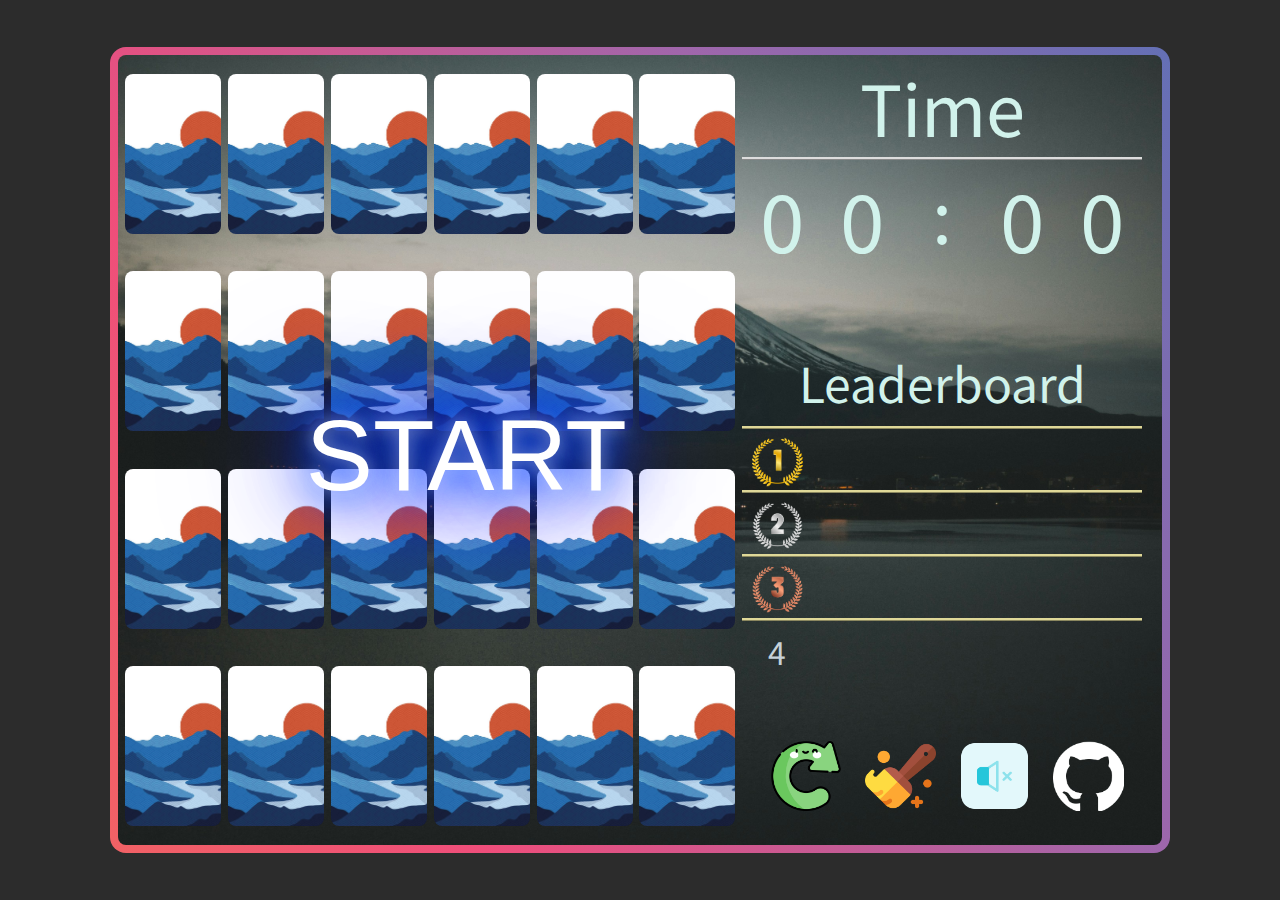
==== index.html @ a2763d1a "調整css單位" ====
<!DOCTYPE html>
<html lang="en">
  <head>
    <meta charset="UTF-8" />
    <meta name="viewport" content="width=device-width, initial-scale=1.0 minimum-scale=0.1" />
    <title>Matching Game</title>
    <link rel="stylesheet" href="style.css" />
    <script src="jquery-3.7.1.js"></script>
    <script src="script.js"></script>
  </head>
  <body>
    <div class="game_scene gradient-border">
      <div class="left_part">
        <div id="start_icon">START</div>
        <div id="finish_text_1"></div>
        <div id="finish_text_2"></div>
        <div class="row row0">
          <div class="card" id="0">
            <div class="front"></div>
            <div class="back"></div>
          </div>
          <div class="card" id="1">
            <div class="front"></div>
            <div class="back"></div>
          </div>
          <div class="card" id="2">
            <div class="front"></div>
            <div class="back"></div>
          </div>
          <div class="card" id="3">
            <div class="front"></div>
            <div class="back"></div>
          </div>
          <div class="card" id="4">
            <div class="front"></div>
            <div class="back"></div>
          </div>
          <div class="card" id="5">
            <div class="front"></div>
            <div class="back"></div>
          </div>
        </div>
        <div class="row row1">
          <div class="card" id="6">
            <div class="front"></div>
            <div class="back"></div>
          </div>
          <div class="card" id="7">
            <div class="front"></div>
            <div class="back"></div>
          </div>
          <div class="card" id="8">
            <div class="front"></div>
            <div class="back"></div>
          </div>
          <div class="card" id="9">
            <div class="front"></div>
            <div class="back"></div>
          </div>
          <div class="card" id="10">
            <div class="front"></div>
            <div class="back"></div>
          </div>
          <div class="card" id="11">
            <div class="front"></div>
            <div class="back"></div>
          </div>
        </div>
        <div class="row row2">
          <div class="card" id="12">
            <div class="front"></div>
            <div class="back"></div>
          </div>
          <div class="card" id="13">
            <div class="front"></div>
            <div class="back"></div>
          </div>
          <div class="card" id="14">
            <div class="front"></div>
            <div class="back"></div>
          </div>
          <div class="card" id="15">
            <div class="front"></div>
            <div class="back"></div>
          </div>
          <div class="card" id="16">
            <div class="front"></div>
            <div class="back"></div>
          </div>
          <div class="card" id="17">
            <div class="front"></div>
            <div class="back"></div>
          </div>
        </div>
        <div class="row row3">
          <div class="card" id="18">
            <div class="front"></div>
            <div class="back"></div>
          </div>
          <div class="card" id="19">
            <div class="front"></div>
            <div class="back"></div>
          </div>
          <div class="card" id="20">
            <div class="front"></div>
            <div class="back"></div>
          </div>
          <div class="card" id="21">
            <div class="front"></div>
            <div class="back"></div>
          </div>
          <div class="card" id="22">
            <div class="front"></div>
            <div class="back"></div>
          </div>
          <div class="card" id="23">
            <div class="front"></div>
            <div class="back"></div>
          </div>
        </div>
      </div>
      <div class="right_part">
        <!-- ====碼表(stopwatch)==== -->
        <div id="stopwatch">
          <div id="stopwatch_text">Time</div>
          <p id="stopwatch_time">
            <span id="minutes_tens">0</span>
            <span id="minutes_units">0</span>
            <span id="colon">:</span>
            <span id="seconds_tens">0</span>
            <span id="seconds_units">0</span>
          </p>
        </div>
        <!-- ====碼表(stopwatch)==== -->

        <!-- ====遊戲紀錄排行 leaderboard==== -->
        <div id="leaderboard">
          <div id="leaderboard_title">Leaderboard</div>
          <div id="leaderboard_rows">
            <div class="board_row">
              <div class="medal"><img class="medal_img" src="./img/gold_medal.png" alt="gold_medal"></div>
              <div class="score" id="score_0"></div>
            </div>
            <div class="board_row">
              <div class="medal"><img class="medal_img" src="./img/silver_medal.png" alt="silver_medal"></div>
              <div class="score" id="score_1"></div>
            </div>
            <div class="board_row">
              <div class="medal"><img class="medal_img" src="./img/bronze_medal.png" alt="bronze_medal"></div>
              <div class="score" id="score_2"></div>
            </div>
            <div class="board_row">
              <div id="number_for_score">4</div>
              <div class="score" id="score_3"></div>
            </div>
          </div>
        </div>
        <!-- ====遊戲紀錄排行 leaderboard==== -->

        <!-- ====控制面板==== -->
        <div id="control_panel">
          <div class="icon" id="restart_icon">
            <img class="icon_img" src="./img/restart.png" alt="restart" />
          </div>
          <div class="icon" id="broom_icon">
            <img class="icon_img" src="./img/broom.png" alt="broom" />
          </div>
          <div class="icon" id="bgm_switch_icon">
            <img
              class="icon_img"
              id="bgm_switch_img"
              src="./img/bgm_switch_1.png"
              alt="bgm_switch"
            />
          </div>
          <audio id="audio" src="./bgm/bgm.mp3" loop></audio>
          <a
            class="icon"
            id="github_icon"
            href="https://github.com/whj86/MatchingGame"
            target="_blank"
          >
            <img
              class="icon_img"
              src="./img/github.png"
              alt="github"
              style="border: 0"
            />
          </a>
        </div>
        <!-- ====控制面板==== -->
      </div>
    </div>

    <!-- ====遊戲結束提示框==== -->
    <div class="popup-wrap" id="letmeopen">
      <div class="popup-box transform-out">
        <h2 id="endGamePopUpTitle">Complete！</h2>
        <h3 id="endGamePopUpText"></h3>
        <a class="close-btn popup-close" href="#">x</a>
      </div>
    </div>
    <!-- ====遊戲結束提示框==== -->
  </body>
</html>
---- style.css ----
/* * {
  border: 2px solid orange;
} */

/* Google Fonts: Noto Sans TC */
@import url("https://fonts.googleapis.com/css2?family=Noto+Sans+TC:wght@100..900&family=Roboto+Mono:ital,wght@0,100..700;1,100..700&family=Source+Code+Pro:ital,wght@0,200..900;1,200..900&display=swap");

* {
  font-family: "Noto Sans TC", sans-serif;
  font-optical-sizing: auto;
  font-style: normal;
}
/* Google Fonts: Noto Sans TC */

body {
  display: flex;
  background-color: #2c2c2c;
  justify-content: center;
  align-items: center;
  height: 100vh;
  margin: 0;
}

.game_scene {
  display: flex;
  width: 80vw;
  padding-right: 1.5%;
  background-image: url(./img/background_img.jpg);
  background-size: cover;
}

.left_part {
  flex: 10;
  display: flex;
  flex-direction: column;
  justify-content: space-evenly;
  position: relative;
}

.right_part {
  flex: 2;
  display: flex;
  flex-direction: column;
  justify-content: space-between;
  margin-bottom: 3.3%;
  position: relative;
}

@media screen and (max-width: 1215px) {
  .right_part{
      display: none;
  }
}

@media screen and (max-width: 723px) {
  .left_part{
      display: none;
  }
  .right_part{
    display: flex;
    overflow: hidden;
  }
}

.row {
  display: flex;
  justify-content: space-evenly;
  margin-top: 3%;
  margin-bottom: 3%;
}

.card {
  display: grid;
  transform-style: preserve-3d;
}

.card > .front,
.card > .back {
  grid-area: 1 / 1 / 2 / 2;
  height: 10em;
  width: 6em;
  border-radius: 0.5em;
}

.card:hover {
  cursor: pointer;
}

.front {
  background-size: cover;
  backface-visibility: hidden;
  transform: rotateY(180deg);
}

.back {
  background-image: url(img/cardBack.jpg);
  background-size: cover;
  backface-visibility: hidden;
}

.flipped {
  transform: rotateY(180deg);
  transition: 0.5s ease;
  box-shadow: 0 0 20px yellow;
}

.hidden {
  transform: rotateY(180deg);
  transition: 0.5s ease;
  visibility: hidden;
}

/* ====碼表==== */
#stopwatch {
  width: 100%;
  overflow: hidden;
}

#stopwatch_text {
  font-size: 4.4em;
  text-align: center;
  color: #d1f2eb;
  border-bottom: 0.2rem ridge #ddd;
  cursor: default;
}

#stopwatch_time {
  display: flex;
  justify-content: space-evenly;
  margin-top: 0;
}

#minutes_units,
#minutes_tens,
#seconds_units,
#seconds_tens {
  width: 5rem;
  font-size: 5rem;
  color: #d1f2eb;
  text-align: center;
  cursor: default;
}

#colon {
  width: 5rem;
  font-size: 4.5rem;
  text-align: center;
  color: #d1f2eb;
  cursor: default;
}
/* ====碼表==== */

/* ====遊戲結束框==== */
.popup-wrap {
  width: 100%;
  height: 100%;
  display: none;
  position: fixed;
  top: 0;
  left: 0;
  content: "";
  background: rgba(0, 0, 0, 0.85);
}

.popup-box {
  width: 50%;
  padding: 3% 5%;
  transform: translate(-50%, -50%) scale(0.5);
  position: absolute;
  top: 50%;
  left: 50%;
  box-shadow: 0px 2px 16px rgba(0, 0, 0, 0.5);
  border-radius: 2em;
  background: #fffde0;
  text-align: center;
  overflow: hidden;
}

#endGamePopUpTitle {
  font-size: 5em;
  color: #e9c46a;
}

#endGamePopUpText {
  font-size: 4.5em;
  color: #888;
}

.close-btn {
  width: 2em;
  height: 2em;
  display: inline-block;
  position: absolute;
  top: 0.5em;
  right: 0.5em;
  border-radius: 100%;
  background: #aaa;
  font-weight: bold;
  text-decoration: none;
  color: #fff;
  line-height: 1.8em;
  font-size: 2.3em;
}

.transform-in,
.transform-out {
  display: block;
  -webkit-transition: all ease 0.5s;
  transition: all ease 0.5s;
}

.transform-in {
  -webkit-transform: translate(-50%, -50%) scale(1);
  transform: translate(-50%, -50%) scale(1);
}

.transform-out {
  -webkit-transform: translate(-50%, -50%) scale(0.5);
  transform: translate(-50%, -50%) scale(0.5);
}
/* ====遊戲結束框==== */

/* ====漸層邊框gradient border==== */
.gradient-border {
  --borderWidth: 0.5rem;
  position: relative;
  border-radius: var(--borderWidth);
}
.gradient-border:after {
  content: "";
  position: absolute;
  top: calc(-1 * var(--borderWidth));
  left: calc(-1 * var(--borderWidth));
  height: calc(100% + var(--borderWidth) * 2);
  width: calc(100% + var(--borderWidth) * 2);
  background: linear-gradient(
    60deg,
    #f79533,
    #f37055,
    #ef4e7b,
    #a166ab,
    #5073b8,
    #1098ad,
    #07b39b,
    #6fba82
  );
  border-radius: calc(2 * var(--borderWidth));
  z-index: -1;
  animation: animatedgradient 5s ease alternate infinite;
  background-size: 300% 300%;
}

@keyframes animatedgradient {
  0% {
    background-position: 0% 50%;
  }
  50% {
    background-position: 100% 50%;
  }
  100% {
    background-position: 0% 50%;
  }
}
/* ====漸層邊框gradient border==== */

/* ====遊戲分數排行榜 leaderboard==== */
/* 包住整個排行榜 */
#leaderboard {
  overflow: hidden;
  display: flex;
  flex-direction: column;
  cursor: default;
}

/* 排行榜title */
#leaderboard_title {
  text-align: center;
  font-size: 3em;
  padding-bottom: 0.2em;
  color: #d1f2eb;
  position: relative;
}

/* 包含所有的board_row */
#leaderboard_rows {
  position: relative;
  display: flex;
  flex-direction: column;
}

/* 各名次列 */
.board_row {
  height: 2em;
  font-size: 1.9em;
  position: relative;
  border-top: 0.1em ridge #dfd898;
}

/* 名次時間的共同設定 */
.score {
  display: flex;
  align-items: center;
  height: 100%;
  position: absolute;
  left: 75%;
}

/* 設定各名次時間顏色 */
#score_0 {
  color: #f3cd4b;
}

#score_1 {
  color: #c6d1d8;
}

#score_2 {
  color: #f5a77e;
}

#score_3 {
  color: #d1f2eb;
}

/* medal容器大小 */
.medal {
  position: absolute;
  top: 8px;
  left: 10px;
}

/* medal圖示大小 */
.medal_img {
  width: 1.65em;
  height: 1.65em;
  object-fit: cover;
}

/* 沒medal的就用數字 */
#number_for_score {
  position: absolute;
  top: 0.25em;
  left: 0.8em;
  color: #c6d1d8;
  font-size: 1.05em;
}
/* ====遊戲分數排行榜 leaderboard==== */

/* ====控制面板==== */
/* icon: 掃把(清空分數排行榜) */
/* icon: 重新開始restart(直接開新的一局) */
#control_panel {
  display: flex;
  justify-content: space-evenly;
}

/* icon容器div大小 */
.icon {
  position: relative;
  transform: translate(5px, 5px);
  transition: 0.5s;
}

/* icon圖示大小 */
.icon_img {
  width: 4.4em;
  height: 4.4em;
  object-fit: cover;
}

/* icon hover樣式變化 */
.icon:hover {
  cursor: pointer;
  transform: translate(-5px, -5px);
  transition: 0.5s;
}

/* icon hover 氣泡提示框 */
.icon:hover::before {
  position: absolute;
  top: -3.5em;
  color: #d1f2eb;
  font-size: 1.3em;
  padding: 0.4em;
}

/* 重新開始restart hover 氣泡提示框文字 */
#restart_icon:hover::before {
  content: "New Game";
}

/* 掃把broom hover 氣泡提示框文字 */
#broom_icon:hover::before {
  content: "Clear Leaderboard";
  left: -0.5em;
}

/* 背景音樂 bgm switch icon hover 氣泡提示框文字 */
#bgm_switch_icon:hover::before {
  content: "Music Switch";
}

/* github icon hover 氣泡提示框文字 */
#github_icon:hover::before {
  content: "GitHub";
  left: -0.26em;
  top: -2em;
}
/* ====控制面板==== */

/* ====start icon==== */
#start_icon {
  width: 2.1em;
  height: 1em;
  position: absolute;
  z-index: 999;
  left: 38%;
  display: flex;
  justify-content: center;
  align-items: center;
  padding: 0.05em;

  /* 霓虹字 */
  transform: translate(0px, 5px);
  transition: 0.5s;
  color: #fff;
	font-size: 6.3em;
	font-family: 'Jura', sans-serif;
	text-shadow: 
		-0.2rem -0.2rem 1rem rgba(255, 255, 255, 0.251),
		0.2rem 0.2rem 1rem rgba(255, 255, 255, 0.251),
		0 0 2rem #04f,
		0 0 4rem #04f,
		0 0 6rem #04f,
		0 0 8rem #04f,
		0 0 10rem #04f;
}

#start_icon:hover {
  cursor: pointer;
  transform: translate(0px, -5px);
  transition: 0.5s;
}
/* ====start icon==== */

/* ====禁止點擊click==== */
.disabled {
  pointer-events: none;
  cursor: not-allowed;
}
/* ====禁止點擊click==== */

/* finish text */
#finish_text_1 {
  position: absolute;
  top: 40%;
  left: 40%;
  font-size: 2.5em;
  color: #d1f2eb;
}
#finish_text_2 {
  position: absolute;
  top: 50%;
  left: 18%;
  font-size: 1.9em;
  color: #d1f2eb;
}
/* finish text */
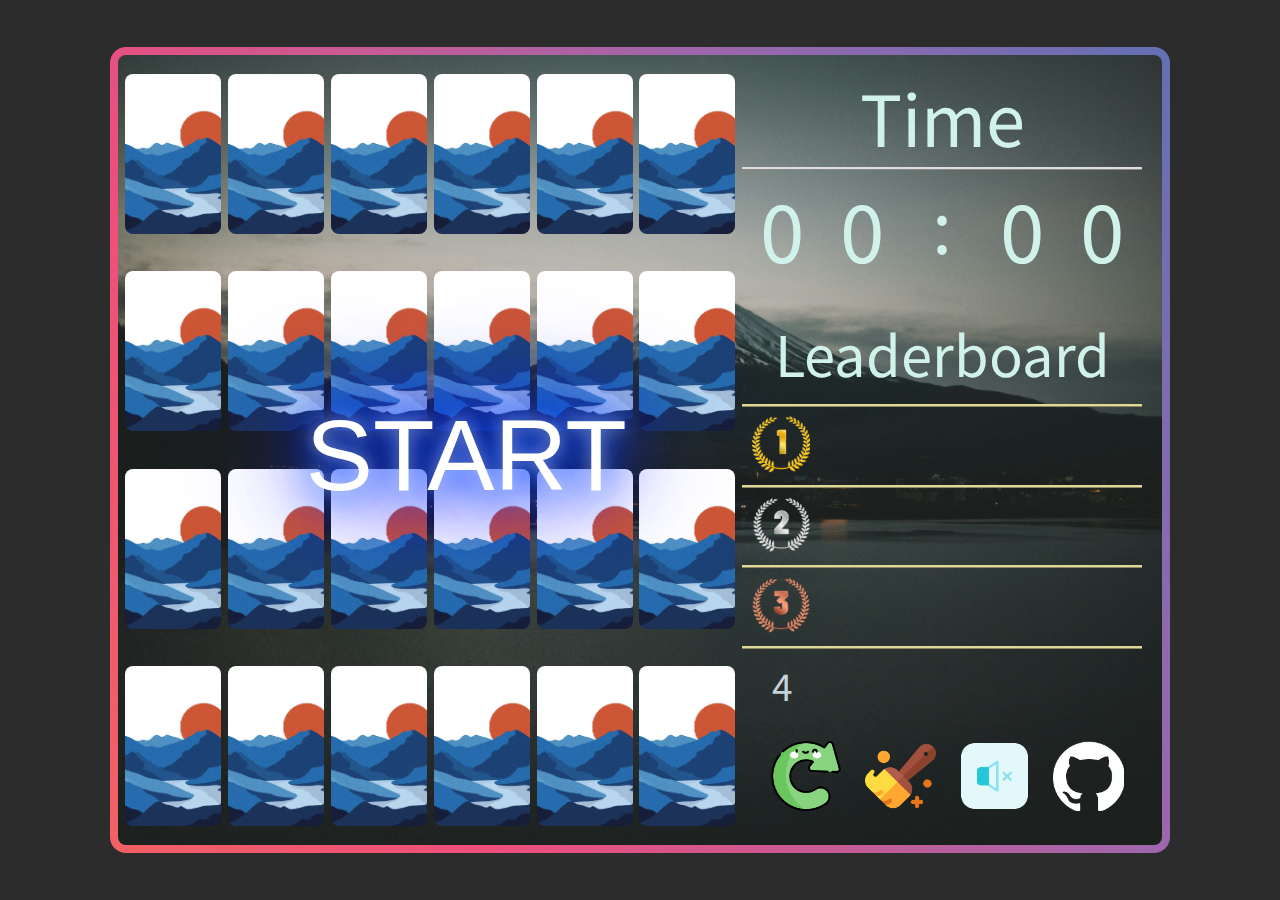
==== commit 77cdf6b0: "1. 微調文字大小 2. 換音樂" ====
--- a/index.html
+++ b/index.html
@@ -2,7 +2,10 @@
 <html lang="en">
   <head>
     <meta charset="UTF-8" />
-    <meta name="viewport" content="width=device-width, initial-scale=1.0 minimum-scale=0.1" />
+    <meta
+      name="viewport"
+      content="width=device-width, initial-scale=1.0 minimum-scale=0.1"
+    />
     <title>Matching Game</title>
     <link rel="stylesheet" href="style.css" />
     <script src="jquery-3.7.1.js"></script>
@@ -138,15 +141,33 @@
           <div id="leaderboard_title">Leaderboard</div>
           <div id="leaderboard_rows">
             <div class="board_row">
-              <div class="medal"><img class="medal_img" src="./img/gold_medal.png" alt="gold_medal"></div>
+              <div class="medal">
+                <img
+                  class="medal_img"
+                  src="./img/gold_medal.png"
+                  alt="gold_medal"
+                />
+              </div>
               <div class="score" id="score_0"></div>
             </div>
             <div class="board_row">
-              <div class="medal"><img class="medal_img" src="./img/silver_medal.png" alt="silver_medal"></div>
+              <div class="medal">
+                <img
+                  class="medal_img"
+                  src="./img/silver_medal.png"
+                  alt="silver_medal"
+                />
+              </div>
               <div class="score" id="score_1"></div>
             </div>
             <div class="board_row">
-              <div class="medal"><img class="medal_img" src="./img/bronze_medal.png" alt="bronze_medal"></div>
+              <div class="medal">
+                <img
+                  class="medal_img"
+                  src="./img/bronze_medal.png"
+                  alt="bronze_medal"
+                />
+              </div>
               <div class="score" id="score_2"></div>
             </div>
             <div class="board_row">
@@ -173,7 +194,7 @@
               alt="bgm_switch"
             />
           </div>
-          <audio id="audio" src="./bgm/bgm.mp3" loop></audio>
+          <audio id="audio" src="./bgm/color.mp3" loop></audio>
           <a
             class="icon"
             id="github_icon"
--- a/style.css
+++ b/style.css
@@ -42,21 +42,22 @@
   display: flex;
   flex-direction: column;
   justify-content: space-between;
+  margin-top: 1%;
   margin-bottom: 3.3%;
   position: relative;
 }
 
 @media screen and (max-width: 1215px) {
-  .right_part{
-      display: none;
+  .right_part {
+    display: none;
   }
 }
 
 @media screen and (max-width: 723px) {
-  .left_part{
-      display: none;
-  }
-  .right_part{
+  .left_part {
+    display: none;
+  }
+  .right_part {
     display: flex;
     overflow: hidden;
   }
@@ -275,7 +276,7 @@
 /* 排行榜title */
 #leaderboard_title {
   text-align: center;
-  font-size: 3em;
+  font-size: 3.5em;
   padding-bottom: 0.2em;
   color: #d1f2eb;
   position: relative;
@@ -290,8 +291,8 @@
 
 /* 各名次列 */
 .board_row {
-  height: 2em;
-  font-size: 1.9em;
+  height: 2.2em;
+  font-size: 2.2em;
   position: relative;
   border-top: 0.1em ridge #dfd898;
 }
@@ -424,16 +425,11 @@
   transform: translate(0px, 5px);
   transition: 0.5s;
   color: #fff;
-	font-size: 6.3em;
-	font-family: 'Jura', sans-serif;
-	text-shadow: 
-		-0.2rem -0.2rem 1rem rgba(255, 255, 255, 0.251),
-		0.2rem 0.2rem 1rem rgba(255, 255, 255, 0.251),
-		0 0 2rem #04f,
-		0 0 4rem #04f,
-		0 0 6rem #04f,
-		0 0 8rem #04f,
-		0 0 10rem #04f;
+  font-size: 6.3em;
+  font-family: "Jura", sans-serif;
+  text-shadow: -0.2rem -0.2rem 1rem rgba(255, 255, 255, 0.251),
+    0.2rem 0.2rem 1rem rgba(255, 255, 255, 0.251), 0 0 2rem #04f, 0 0 4rem #04f,
+    0 0 6rem #04f, 0 0 8rem #04f, 0 0 10rem #04f;
 }
 
 #start_icon:hover {
@@ -461,8 +457,9 @@
 #finish_text_2 {
   position: absolute;
   top: 50%;
-  left: 18%;
-  font-size: 1.9em;
+  left: 23%;
+  right: 10%;
+  font-size: 2em;
   color: #d1f2eb;
 }
 /* finish text */
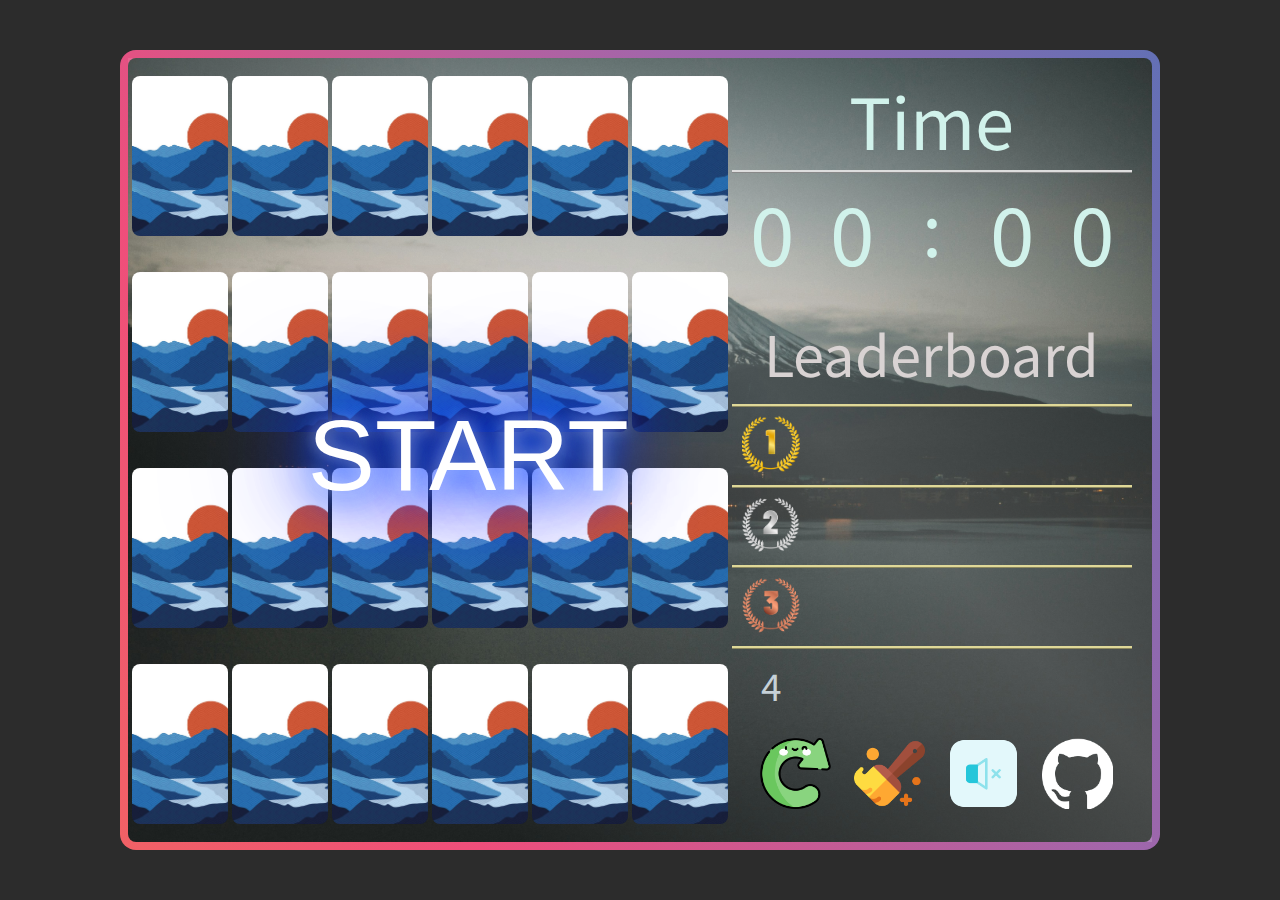
==== commit 57a09235: "增加光影掠過特效" ====
--- a/index.html
+++ b/index.html
@@ -6,210 +6,221 @@
       name="viewport"
       content="width=device-width, initial-scale=1.0 minimum-scale=0.1"
     />
+    <meta
+      name="description"
+      content="A memory matching game created by HongJun."
+    />
+    <meta property="og:image" content="./img/ogimg.png" />
     <title>Matching Game</title>
+    <link rel="icon" href="./img/favicon-16x16.ico" />
     <link rel="stylesheet" href="style.css" />
     <script src="jquery-3.7.1.js"></script>
     <script src="script.js"></script>
   </head>
   <body>
-    <div class="game_scene gradient-border">
-      <div class="left_part">
-        <div id="start_icon">START</div>
-        <div id="finish_text_1"></div>
-        <div id="finish_text_2"></div>
-        <div class="row row0">
-          <div class="card" id="0">
-            <div class="front"></div>
-            <div class="back"></div>
+    <div class="gradient-border">
+      <div id="wrapper">
+        <div id="flash"></div>
+        <div class="game_scene">
+          <div class="left_part">
+            <div id="start_icon">START</div>
+            <div id="finish_text_1"></div>
+            <div id="finish_text_2"></div>
+            <div class="row row0">
+              <div class="card" id="0">
+                <div class="front"></div>
+                <div class="back"></div>
+              </div>
+              <div class="card" id="1">
+                <div class="front"></div>
+                <div class="back"></div>
+              </div>
+              <div class="card" id="2">
+                <div class="front"></div>
+                <div class="back"></div>
+              </div>
+              <div class="card" id="3">
+                <div class="front"></div>
+                <div class="back"></div>
+              </div>
+              <div class="card" id="4">
+                <div class="front"></div>
+                <div class="back"></div>
+              </div>
+              <div class="card" id="5">
+                <div class="front"></div>
+                <div class="back"></div>
+              </div>
+            </div>
+            <div class="row row1">
+              <div class="card" id="6">
+                <div class="front"></div>
+                <div class="back"></div>
+              </div>
+              <div class="card" id="7">
+                <div class="front"></div>
+                <div class="back"></div>
+              </div>
+              <div class="card" id="8">
+                <div class="front"></div>
+                <div class="back"></div>
+              </div>
+              <div class="card" id="9">
+                <div class="front"></div>
+                <div class="back"></div>
+              </div>
+              <div class="card" id="10">
+                <div class="front"></div>
+                <div class="back"></div>
+              </div>
+              <div class="card" id="11">
+                <div class="front"></div>
+                <div class="back"></div>
+              </div>
+            </div>
+            <div class="row row2">
+              <div class="card" id="12">
+                <div class="front"></div>
+                <div class="back"></div>
+              </div>
+              <div class="card" id="13">
+                <div class="front"></div>
+                <div class="back"></div>
+              </div>
+              <div class="card" id="14">
+                <div class="front"></div>
+                <div class="back"></div>
+              </div>
+              <div class="card" id="15">
+                <div class="front"></div>
+                <div class="back"></div>
+              </div>
+              <div class="card" id="16">
+                <div class="front"></div>
+                <div class="back"></div>
+              </div>
+              <div class="card" id="17">
+                <div class="front"></div>
+                <div class="back"></div>
+              </div>
+            </div>
+            <div class="row row3">
+              <div class="card" id="18">
+                <div class="front"></div>
+                <div class="back"></div>
+              </div>
+              <div class="card" id="19">
+                <div class="front"></div>
+                <div class="back"></div>
+              </div>
+              <div class="card" id="20">
+                <div class="front"></div>
+                <div class="back"></div>
+              </div>
+              <div class="card" id="21">
+                <div class="front"></div>
+                <div class="back"></div>
+              </div>
+              <div class="card" id="22">
+                <div class="front"></div>
+                <div class="back"></div>
+              </div>
+              <div class="card" id="23">
+                <div class="front"></div>
+                <div class="back"></div>
+              </div>
+            </div>
           </div>
-          <div class="card" id="1">
-            <div class="front"></div>
-            <div class="back"></div>
-          </div>
-          <div class="card" id="2">
-            <div class="front"></div>
-            <div class="back"></div>
-          </div>
-          <div class="card" id="3">
-            <div class="front"></div>
-            <div class="back"></div>
-          </div>
-          <div class="card" id="4">
-            <div class="front"></div>
-            <div class="back"></div>
-          </div>
-          <div class="card" id="5">
-            <div class="front"></div>
-            <div class="back"></div>
+          <div class="right_part">
+            <!-- ====碼表(stopwatch)==== -->
+            <div id="stopwatch">
+              <div id="stopwatch_text">Time</div>
+              <p id="stopwatch_time">
+                <span id="minutes_tens">0</span>
+                <span id="minutes_units">0</span>
+                <span id="colon">:</span>
+                <span id="seconds_tens">0</span>
+                <span id="seconds_units">0</span>
+              </p>
+            </div>
+            <!-- ====碼表(stopwatch)==== -->
+
+            <!-- ====遊戲紀錄排行 leaderboard==== -->
+            <div id="leaderboard">
+              <div id="leaderboard_title">Leaderboard</div>
+              <div id="leaderboard_rows">
+                <div class="board_row">
+                  <div class="medal">
+                    <img
+                      class="medal_img"
+                      src="./img/gold_medal.png"
+                      alt="gold_medal"
+                    />
+                  </div>
+                  <div class="score" id="score_0"></div>
+                </div>
+                <div class="board_row">
+                  <div class="medal">
+                    <img
+                      class="medal_img"
+                      src="./img/silver_medal.png"
+                      alt="silver_medal"
+                    />
+                  </div>
+                  <div class="score" id="score_1"></div>
+                </div>
+                <div class="board_row">
+                  <div class="medal">
+                    <img
+                      class="medal_img"
+                      src="./img/bronze_medal.png"
+                      alt="bronze_medal"
+                    />
+                  </div>
+                  <div class="score" id="score_2"></div>
+                </div>
+                <div class="board_row">
+                  <div id="number_for_score">4</div>
+                  <div class="score" id="score_3"></div>
+                </div>
+              </div>
+            </div>
+            <!-- ====遊戲紀錄排行 leaderboard==== -->
+
+            <!-- ====控制面板==== -->
+            <div id="control_panel">
+              <div class="icon" id="restart_icon">
+                <img class="icon_img" src="./img/restart.png" alt="restart" />
+              </div>
+              <div class="icon" id="broom_icon">
+                <img class="icon_img" src="./img/broom.png" alt="broom" />
+              </div>
+              <div class="icon" id="bgm_switch_icon">
+                <img
+                  class="icon_img"
+                  id="bgm_switch_img"
+                  src="./img/bgm_switch_1.png"
+                  alt="bgm_switch"
+                />
+              </div>
+              <audio id="audio" src="./bgm/color.mp3" loop></audio>
+              <a
+                class="icon"
+                id="github_icon"
+                href="https://github.com/whj86/MatchingGame"
+                target="_blank"
+              >
+                <img
+                  class="icon_img"
+                  src="./img/github.png"
+                  alt="github"
+                  style="border: 0"
+                />
+              </a>
+            </div>
+            <!-- ====控制面板==== -->
           </div>
         </div>
-        <div class="row row1">
-          <div class="card" id="6">
-            <div class="front"></div>
-            <div class="back"></div>
-          </div>
-          <div class="card" id="7">
-            <div class="front"></div>
-            <div class="back"></div>
-          </div>
-          <div class="card" id="8">
-            <div class="front"></div>
-            <div class="back"></div>
-          </div>
-          <div class="card" id="9">
-            <div class="front"></div>
-            <div class="back"></div>
-          </div>
-          <div class="card" id="10">
-            <div class="front"></div>
-            <div class="back"></div>
-          </div>
-          <div class="card" id="11">
-            <div class="front"></div>
-            <div class="back"></div>
-          </div>
-        </div>
-        <div class="row row2">
-          <div class="card" id="12">
-            <div class="front"></div>
-            <div class="back"></div>
-          </div>
-          <div class="card" id="13">
-            <div class="front"></div>
-            <div class="back"></div>
-          </div>
-          <div class="card" id="14">
-            <div class="front"></div>
-            <div class="back"></div>
-          </div>
-          <div class="card" id="15">
-            <div class="front"></div>
-            <div class="back"></div>
-          </div>
-          <div class="card" id="16">
-            <div class="front"></div>
-            <div class="back"></div>
-          </div>
-          <div class="card" id="17">
-            <div class="front"></div>
-            <div class="back"></div>
-          </div>
-        </div>
-        <div class="row row3">
-          <div class="card" id="18">
-            <div class="front"></div>
-            <div class="back"></div>
-          </div>
-          <div class="card" id="19">
-            <div class="front"></div>
-            <div class="back"></div>
-          </div>
-          <div class="card" id="20">
-            <div class="front"></div>
-            <div class="back"></div>
-          </div>
-          <div class="card" id="21">
-            <div class="front"></div>
-            <div class="back"></div>
-          </div>
-          <div class="card" id="22">
-            <div class="front"></div>
-            <div class="back"></div>
-          </div>
-          <div class="card" id="23">
-            <div class="front"></div>
-            <div class="back"></div>
-          </div>
-        </div>
-      </div>
-      <div class="right_part">
-        <!-- ====碼表(stopwatch)==== -->
-        <div id="stopwatch">
-          <div id="stopwatch_text">Time</div>
-          <p id="stopwatch_time">
-            <span id="minutes_tens">0</span>
-            <span id="minutes_units">0</span>
-            <span id="colon">:</span>
-            <span id="seconds_tens">0</span>
-            <span id="seconds_units">0</span>
-          </p>
-        </div>
-        <!-- ====碼表(stopwatch)==== -->
-
-        <!-- ====遊戲紀錄排行 leaderboard==== -->
-        <div id="leaderboard">
-          <div id="leaderboard_title">Leaderboard</div>
-          <div id="leaderboard_rows">
-            <div class="board_row">
-              <div class="medal">
-                <img
-                  class="medal_img"
-                  src="./img/gold_medal.png"
-                  alt="gold_medal"
-                />
-              </div>
-              <div class="score" id="score_0"></div>
-            </div>
-            <div class="board_row">
-              <div class="medal">
-                <img
-                  class="medal_img"
-                  src="./img/silver_medal.png"
-                  alt="silver_medal"
-                />
-              </div>
-              <div class="score" id="score_1"></div>
-            </div>
-            <div class="board_row">
-              <div class="medal">
-                <img
-                  class="medal_img"
-                  src="./img/bronze_medal.png"
-                  alt="bronze_medal"
-                />
-              </div>
-              <div class="score" id="score_2"></div>
-            </div>
-            <div class="board_row">
-              <div id="number_for_score">4</div>
-              <div class="score" id="score_3"></div>
-            </div>
-          </div>
-        </div>
-        <!-- ====遊戲紀錄排行 leaderboard==== -->
-
-        <!-- ====控制面板==== -->
-        <div id="control_panel">
-          <div class="icon" id="restart_icon">
-            <img class="icon_img" src="./img/restart.png" alt="restart" />
-          </div>
-          <div class="icon" id="broom_icon">
-            <img class="icon_img" src="./img/broom.png" alt="broom" />
-          </div>
-          <div class="icon" id="bgm_switch_icon">
-            <img
-              class="icon_img"
-              id="bgm_switch_img"
-              src="./img/bgm_switch_1.png"
-              alt="bgm_switch"
-            />
-          </div>
-          <audio id="audio" src="./bgm/color.mp3" loop></audio>
-          <a
-            class="icon"
-            id="github_icon"
-            href="https://github.com/whj86/MatchingGame"
-            target="_blank"
-          >
-            <img
-              class="icon_img"
-              src="./img/github.png"
-              alt="github"
-              style="border: 0"
-            />
-          </a>
-        </div>
-        <!-- ====控制面板==== -->
       </div>
     </div>
 
--- a/style.css
+++ b/style.css
@@ -1,5 +1,5 @@
 /* * {
-  border: 2px solid orange;
+  border: 1px solid orange;
 } */
 
 /* Google Fonts: Noto Sans TC */
@@ -24,10 +24,43 @@
 .game_scene {
   display: flex;
   width: 80vw;
-  padding-right: 1.5%;
   background-image: url(./img/background_img.jpg);
   background-size: cover;
-}
+  z-index: 1;
+  border-radius: 0.5em;
+}
+
+/* ===光影掠過特效==== */
+#wrapper {
+  position: relative;
+  cursor: default;
+  overflow: hidden;
+}
+
+#flash {
+  position: absolute;
+  width: 110vw;
+  height: 100%;
+  top: 0;
+  background: -webkit-linear-gradient(
+    left,
+    rgba(255, 255, 255, 0) 0%,
+    rgba(255, 255, 255, 0.2) 50%,
+    rgba(255, 255, 255, 0) 100%
+  );
+  transform: skewX(45deg);
+  animation: move 12s infinite ease-out;
+}
+
+@keyframes move {
+  0% {
+    left: -130vw;
+  }
+  100% {
+    left: 120vw;
+  }
+}
+/* ===光影掠過特效==== */
 
 .left_part {
   flex: 10;
@@ -44,6 +77,7 @@
   justify-content: space-between;
   margin-top: 1%;
   margin-bottom: 3.3%;
+  margin-right: 2%;
   position: relative;
 }
 
@@ -278,7 +312,7 @@
   text-align: center;
   font-size: 3.5em;
   padding-bottom: 0.2em;
-  color: #d1f2eb;
+  color: #d9d3d3;
   position: relative;
 }
 
@@ -320,7 +354,7 @@
 }
 
 #score_3 {
-  color: #d1f2eb;
+  color: #d9d3d3;
 }
 
 /* medal容器大小 */
@@ -414,7 +448,7 @@
   width: 2.1em;
   height: 1em;
   position: absolute;
-  z-index: 999;
+  z-index: 2;
   left: 38%;
   display: flex;
   justify-content: center;
@@ -453,13 +487,16 @@
   left: 40%;
   font-size: 2.5em;
   color: #d1f2eb;
+  text-align: center;
 }
 #finish_text_2 {
   position: absolute;
+  width: 55%;
   top: 50%;
   left: 23%;
-  right: 10%;
   font-size: 2em;
   color: #d1f2eb;
+  overflow-wrap: break-word;
+  text-align: center;
 }
 /* finish text */
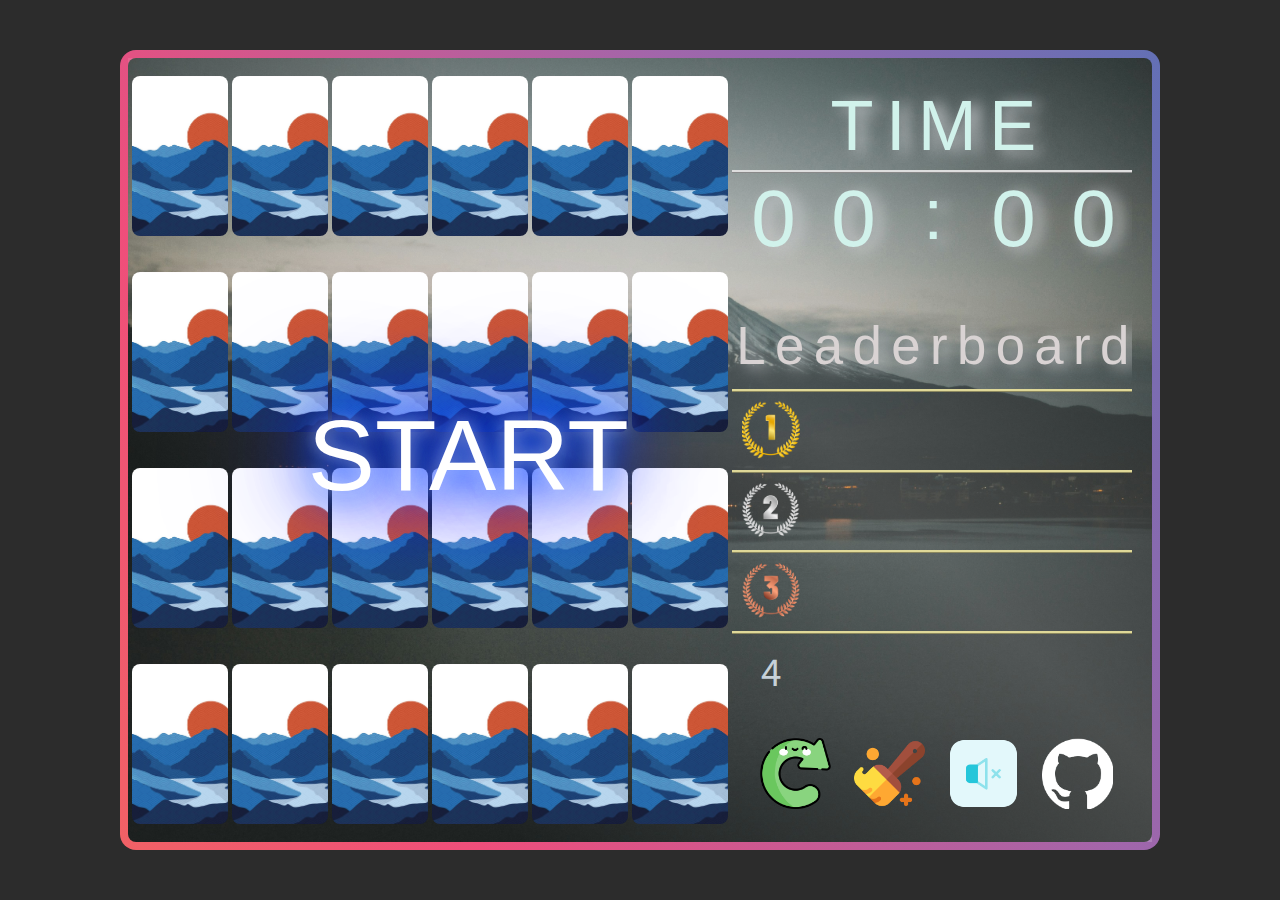
==== commit bc035594: "增加文字柔和陰影" ====
--- a/index.html
+++ b/index.html
@@ -4,7 +4,7 @@
     <meta charset="UTF-8" />
     <meta
       name="viewport"
-      content="width=device-width, initial-scale=1.0 minimum-scale=0.1"
+      content="width=device-width, initial-scale=1.0, minimum-scale=0.1"
     />
     <meta
       name="description"
@@ -134,7 +134,12 @@
           <div class="right_part">
             <!-- ====碼表(stopwatch)==== -->
             <div id="stopwatch">
-              <div id="stopwatch_text">Time</div>
+              <div id="stopwatch_text">
+                <span>T</span>
+                <span>I</span>
+                <span>M</span>
+                <span>E</span>
+              </div>
               <p id="stopwatch_time">
                 <span id="minutes_tens">0</span>
                 <span id="minutes_units">0</span>
@@ -147,7 +152,19 @@
 
             <!-- ====遊戲紀錄排行 leaderboard==== -->
             <div id="leaderboard">
-              <div id="leaderboard_title">Leaderboard</div>
+              <div id="leaderboard_title">
+                <span>L</span>
+                <span>e</span>
+                <span>a</span>
+                <span>d</span>
+                <span>e</span>
+                <span>r</span>
+                <span>b</span>
+                <span>o</span>
+                <span>a</span>
+                <span>r</span>
+                <span>d</span>
+              </div>
               <div id="leaderboard_rows">
                 <div class="board_row">
                   <div class="medal">
@@ -227,7 +244,7 @@
     <!-- ====遊戲結束提示框==== -->
     <div class="popup-wrap" id="letmeopen">
       <div class="popup-box transform-out">
-        <h2 id="endGamePopUpTitle">Complete！</h2>
+        <h2 id="endGamePopUpTitle"></h2>
         <h3 id="endGamePopUpText"></h3>
         <a class="close-btn popup-close" href="#">x</a>
       </div>
--- a/style.css
+++ b/style.css
@@ -3,14 +3,13 @@
 } */
 
 /* Google Fonts: Noto Sans TC */
-@import url("https://fonts.googleapis.com/css2?family=Noto+Sans+TC:wght@100..900&family=Roboto+Mono:ital,wght@0,100..700;1,100..700&family=Source+Code+Pro:ital,wght@0,200..900;1,200..900&display=swap");
+@import url('https://fonts.googleapis.com/css2?family=Noto+Sans+TC:wght@100..900&display=swap');
 
 * {
   font-family: "Noto Sans TC", sans-serif;
   font-optical-sizing: auto;
   font-style: normal;
 }
-/* Google Fonts: Noto Sans TC */
 
 body {
   display: flex;
@@ -213,7 +212,6 @@
 
 #endGamePopUpTitle {
   font-size: 5em;
-  color: #e9c46a;
 }
 
 #endGamePopUpText {
@@ -310,7 +308,7 @@
 /* 排行榜title */
 #leaderboard_title {
   text-align: center;
-  font-size: 3.5em;
+  font-size: 3.3em;
   padding-bottom: 0.2em;
   color: #d9d3d3;
   position: relative;
@@ -480,7 +478,7 @@
 }
 /* ====禁止點擊click==== */
 
-/* finish text */
+/* ====finish text==== */
 #finish_text_1 {
   position: absolute;
   top: 40%;
@@ -489,6 +487,7 @@
   color: #d1f2eb;
   text-align: center;
 }
+
 #finish_text_2 {
   position: absolute;
   width: 55%;
@@ -499,4 +498,13 @@
   overflow-wrap: break-word;
   text-align: center;
 }
-/* finish text */
+/* ====finish text==== */
+
+/* ====文字柔和陰影==== */
+span {
+  font-family: "Anton", sans-serif;
+  font-size: 1em;
+  text-shadow: 8px 3px 15px #ced0d3;
+  letter-spacing: -0.05em;
+}
+/* ====文字柔和陰影==== */
